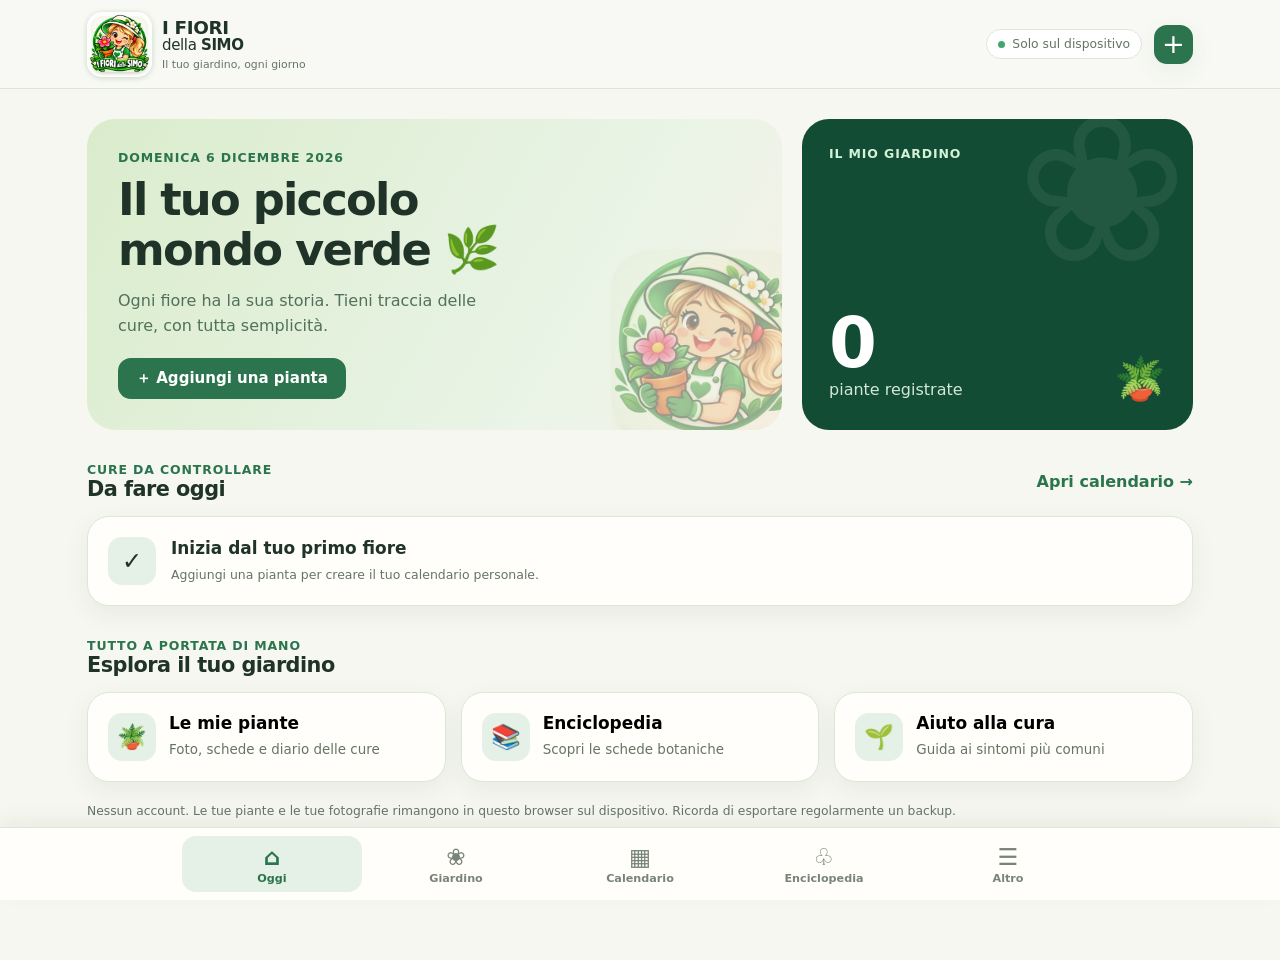
==== index.html @ 052c74fa "Add files via upload" ====
<!doctype html>
<html lang="it">
<head>
  <meta charset="utf-8">
  <meta name="viewport" content="width=device-width, initial-scale=1, viewport-fit=cover">
  <meta name="theme-color" content="#f6f7f0">
  <meta name="application-name" content="I FIORI della SIMO">
  <meta name="apple-mobile-web-app-capable" content="yes">
  <meta name="apple-mobile-web-app-status-bar-style" content="default">
  <meta name="apple-mobile-web-app-title" content="I FIORI della SIMO">
  <meta name="format-detection" content="telephone=no">
  <meta name="description" content="Il tuo giardino personale, gratuito e privato: piante, cure, diario e promemoria.">
  <link rel="manifest" href="./manifest.webmanifest">
  <link rel="icon" type="image/png" sizes="192x192" href="./icons/icon-192.png">
  <link rel="apple-touch-icon" href="./icons/apple-touch-icon.png">
  <link rel="stylesheet" href="./styles.css">
  <title>I FIORI della SIMO</title>
</head>
<body>
  <div id="app">
    <header class="app-header">
      <div class="app-header-inner">
        <button id="brandHome" type="button" class="brand-btn" aria-label="Vai alla schermata Oggi">
          <img src="./icons/icon-192.png" alt="Mascotte I FIORI della SIMO" class="brand-icon">
          <span class="brand-title"><strong>I FIORI</strong><span>della <strong>SIMO</strong></span><small>Il tuo giardino, ogni giorno</small></span>
        </button>
        <div class="header-actions"><span class="local-tag"><span class="local-dot"></span>Solo sul dispositivo</span><button class="add-icon-btn" data-action="new-plant" aria-label="Aggiungi una pianta" title="Aggiungi una pianta">+</button></div>
      </div>
    </header>

    <main class="main-content" id="main" tabindex="-1"><div class="loading-message">Caricamento del tuo giardino…</div></main>

    <nav class="bottom-nav" aria-label="Navigazione principale">
      <button data-view="oggi" class="nav-button active"><span class="nav-symbol">⌂</span><span>Oggi</span></button>
      <button data-view="giardino" class="nav-button"><span class="nav-symbol">❀</span><span>Giardino</span></button>
      <button data-view="calendario" class="nav-button"><span class="nav-symbol">▦</span><span>Calendario</span></button>
      <button data-view="enciclopedia" class="nav-button"><span class="nav-symbol">♧</span><span>Enciclopedia</span></button>
      <button data-view="altro" class="nav-button"><span class="nav-symbol">☰</span><span>Altro</span></button>
    </nav>
  </div>

  <dialog id="modal" class="sheet"><div id="modalContent"></div></dialog>
  <div id="toast" role="status" aria-live="polite" class="toast" hidden></div>
  <input id="restoreInput" type="file" accept="application/json,.json" hidden>
  <script src="./catalogo.js" defer></script>
  <script src="./app.js" defer></script>
</body>
</html>
---- styles.css ----
:root{--bg:#f6f7f0;--paper:#fffefa;--ink:#203328;--muted:#647565;--green:#2b744e;--green2:#368861;--deep:#124c34;--pale:#e5f0e6;--pink:#f7e5eb;--edge:#dde6da;--shadow:0 8px 26px rgba(34,72,46,.065)}
*{box-sizing:border-box}html{font-family:system-ui,-apple-system,BlinkMacSystemFont,'Segoe UI',sans-serif;scroll-behavior:smooth}body{background:var(--bg);color:var(--ink);margin:0}button,input,select,textarea{font:inherit}button{cursor:pointer}button:disabled{cursor:default;opacity:.5}button:focus-visible,input:focus-visible,select:focus-visible,textarea:focus-visible{outline:3px solid #76bc90;outline-offset:2px}h1,h2,h3,p{margin:0}h1{font-size:clamp(1.65rem,4.8vw,2.8rem);line-height:1.12;letter-spacing:-.04em}h2{font-size:1.3rem;letter-spacing:-.025em}h3{font-size:1.06rem}p{line-height:1.55}.muted{color:var(--muted)}.tiny{font-size:.78rem}.eyebrow{font-size:.78rem;color:var(--green);font-weight:800;letter-spacing:.07em;text-transform:uppercase}.app-header{position:sticky;top:0;background:rgba(248,249,244,.96);backdrop-filter:blur(15px);z-index:20;border-bottom:1px solid var(--edge)}.app-header-inner{max-width:1150px;margin:auto;height:77px;display:flex;justify-content:space-between;align-items:center;padding:0 22px;gap:15px}.brand-btn{border:0;background:transparent;display:flex;align-items:center;gap:10px;padding:0;text-align:left;color:var(--ink)}.brand-icon{width:54px;height:54px;border-radius:15px;object-fit:cover;box-shadow:0 1px 6px #cbd7c4}.brand-title{display:flex;flex-direction:column;font-size:1.05rem;line-height:1.08;letter-spacing:-.02em}.brand-title>span{font-size:.94rem}.brand-title small{font-size:.68rem;color:var(--muted);margin-top:5px;letter-spacing:0}.header-actions{display:flex;align-items:center;gap:12px}.local-tag{display:flex;align-items:center;gap:7px;border:1px solid var(--edge);border-radius:999px;padding:7px 11px;color:var(--muted);font-size:.77rem;background:#fff}.local-dot{width:7px;height:7px;border-radius:50%;background:#41a66f}.add-icon-btn{width:39px;height:39px;background:var(--green);color:#fff;border:0;border-radius:13px;font-size:1.7rem;line-height:1;box-shadow:var(--shadow)}.main-content{max-width:1150px;margin:0 auto;padding:30px 22px 120px;min-height:calc(100dvh - 160px)}.bottom-nav{position:fixed;z-index:19;bottom:0;left:0;right:0;padding:8px 6px calc(8px + env(safe-area-inset-bottom));display:flex;justify-content:center;gap:4px;background:rgba(255,254,250,.98);border-top:1px solid var(--edge);box-shadow:0 -8px 20px rgba(15,50,26,.05)}.nav-button{flex:1;max-width:180px;border:0;background:none;padding:7px 4px;color:#788479;border-radius:14px;font-size:.7rem;font-weight:700;display:flex;align-items:center;flex-direction:column;gap:2px}.nav-button.active{color:var(--green);background:var(--pale)}.nav-symbol{font-size:1.45rem;height:27px;line-height:27px}.hero{display:grid;grid-template-columns:1.28fr .72fr;gap:20px;align-items:stretch}.welcome{position:relative;overflow:hidden;min-height:230px;border-radius:28px;background:linear-gradient(120deg,#daeccc 0%,#eaf4e7 70%,#f8f1e7 100%);padding:31px;display:flex;align-items:center}.welcome .content{max-width:440px;z-index:1}.welcome h1{margin-top:10px;margin-bottom:14px}.welcome p{max-width:380px;color:#50715c}.hero-art{position:absolute;width:220px;height:220px;right:-36px;bottom:-25px;border-radius:35px;opacity:.42;mix-blend-mode:multiply}.stat-card{border-radius:27px;background:var(--deep);color:#fff;padding:27px;display:flex;justify-content:space-between;flex-direction:column;min-height:230px;overflow:hidden;position:relative}.stat-card::before{content:'❀';position:absolute;right:5px;top:-48px;font-size:205px;color:rgba(255,255,255,.07)}.stat-num{font-weight:850;font-size:4.3rem;line-height:1}.stat-desc{color:#d3e8d6}.stat-bottom{display:flex;justify-content:space-between;align-items:end;z-index:1}.section-head{display:flex;justify-content:space-between;align-items:center;gap:12px;margin:32px 0 15px}.section-head small{color:var(--muted)}.section-intro{margin:8px 0 22px;color:var(--muted);max-width:760px}.page-title{display:flex;align-items:center;justify-content:space-between;gap:14px;margin-bottom:8px}.btn{border:0;border-radius:13px;padding:11px 18px;font-weight:750;font-size:.94rem;display:inline-flex;gap:8px;justify-content:center;align-items:center;white-space:nowrap}.btn-primary{background:var(--green);color:#fff}.btn-primary:hover{background:#215e40}.btn-soft{background:var(--pale);color:var(--deep)}.btn-ghost{background:var(--paper);border:1px solid var(--edge);color:var(--ink)}.btn-danger{background:#fce9e6;color:#9e3d32}.btn-small{padding:8px 12px;border-radius:11px;font-size:.82rem}.btn-link{border:0;background:transparent;padding:7px 0;color:var(--green);font-weight:800}.cards-3{display:grid;grid-template-columns:repeat(3,minmax(0,1fr));gap:15px}.cards-2{display:grid;grid-template-columns:repeat(2,minmax(0,1fr));gap:14px}.panel{border:1px solid var(--edge);border-radius:22px;background:var(--paper);padding:20px;box-shadow:var(--shadow)}.panel h3{margin:0 0 7px}.feature-card{display:flex;align-items:flex-start;gap:13px}.feature-icon{display:grid;place-items:center;border-radius:14px;background:var(--pale);width:48px;height:48px;font-size:1.5rem;flex-shrink:0}.feature-card p{font-size:.84rem;color:var(--muted);margin-top:3px}.hint{font-size:.86rem;background:#edf4e9;color:#516f56;padding:13px 16px;border-radius:14px;line-height:1.45}.alert{background:#fdf1e2;color:#916324;padding:12px 15px;border-radius:14px;font-size:.86rem}.due-list{display:grid;gap:11px}.task{display:flex;align-items:center;gap:13px;padding:13px 15px;background:var(--paper);border:1px solid var(--edge);border-radius:16px;min-width:0}.task .task-image{width:48px;height:48px;border-radius:13px;background:var(--pale);object-fit:cover;display:grid;place-items:center;font-size:1.7rem;flex-shrink:0}.task-info{min-width:0;flex:1}.task-info strong{display:block;overflow:hidden;text-overflow:ellipsis;white-space:nowrap}.task-info span{font-size:.78rem;color:var(--muted)}.task .task-actions{display:flex;gap:7px;align-items:center}.pill{font-size:.72rem;font-weight:800;border-radius:999px;padding:5px 10px;background:var(--pale);color:var(--green)}.pill.orange{background:#fff0d8;color:#9f6525}.pill.pink{background:#fceaf1;color:#a2476c}.toolbar{display:flex;gap:10px;align-items:center;margin:18px 0 22px}.search-field{border:1px solid var(--edge);background:#fff;display:flex;align-items:center;gap:9px;border-radius:14px;padding:0 14px;min-width:0;flex:1}.search-field input{width:100%;min-width:0;border:0;background:none;outline:0;padding:14px 0;color:var(--ink)}.filter-select{background:#fff;border:1px solid var(--edge);border-radius:14px;padding:13px 11px;max-width:185px;min-width:0;color:var(--ink)}.plant-grid{display:grid;grid-template-columns:repeat(3,minmax(0,1fr));gap:17px}.plant-card{border:1px solid var(--edge);border-radius:22px;background:var(--paper);overflow:hidden;box-shadow:var(--shadow)}.plant-cover{height:170px;background:linear-gradient(130deg,#e4eddc,#f8e6ed);display:grid;place-items:center;position:relative}.plant-cover img{width:100%;height:100%;object-fit:cover}.plant-cover .emoji{font-size:4.2rem}.plant-cover .cover-label{position:absolute;bottom:10px;left:12px;display:inline-flex;border-radius:999px;background:#fffef5ee;padding:5px 9px;font-size:.74rem;color:#4a634e}.plant-content{padding:16px}.plant-content p{color:var(--muted);font-size:.82rem;margin:4px 0 12px;line-height:1.5}.plant-card-footer{display:flex;justify-content:space-between;align-items:center;gap:8px}.plant-subtitle{font-size:.76rem;color:var(--muted)}.empty{text-align:center;border:1px dashed #b8d5bb;border-radius:25px;padding:36px 25px;background:#f9fcf7}.empty-icon{font-size:3rem;margin-bottom:8px}.empty p{color:var(--muted);max-width:390px;margin:8px auto 16px}.ency-grid{display:grid;grid-template-columns:repeat(3,minmax(0,1fr));gap:13px}.ency-card{display:flex;flex-direction:column;gap:11px}.ency-head{display:flex;align-items:center;gap:13px}.ency-emoji{width:53px;height:53px;border-radius:14px;background:var(--pale);display:grid;place-items:center;font-size:1.65rem;flex-shrink:0}.ency-card h3{font-size:.98rem;margin:0 0 3px}.ency-card .latin{font-style:italic;font-size:.75rem;color:var(--muted)}.ency-card .description{font-size:.82rem;color:var(--muted);flex:1}.ency-meta{display:flex;gap:6px;flex-wrap:wrap}.ency-meta span{background:#eff3ea;border-radius:9px;padding:5px 7px;font-size:.73rem;color:#59685d}.ency-buttons{display:flex;gap:6px;flex-wrap:wrap}.schedule-days{display:grid;gap:15px}.day-group{background:var(--paper);border:1px solid var(--edge);border-radius:20px;padding:15px}.day-group h3{margin-bottom:12px}.day-group .due-list{gap:8px}.day-group .task{background:#f9fbf7;box-shadow:none}.info-grid{display:grid;grid-template-columns:repeat(2,1fr);gap:8px;margin:15px 0}.info-cell{padding:12px;border:1px solid var(--edge);border-radius:12px;background:#f8fbf7}.info-cell small{display:block;color:var(--muted);font-size:.72rem;margin-bottom:6px}.info-cell strong{font-size:.9rem}.timeline{border-left:2px solid #c9ddca;margin:14px 0 0 8px;padding-left:19px;display:grid;gap:15px}.timeline-item{position:relative;font-size:.88rem}.timeline-item::before{content:'';width:10px;height:10px;border-radius:50%;background:#55a16e;position:absolute;left:-25px;top:4px}.timeline-item time{font-size:.75rem;color:var(--muted);display:block}.sheet{margin:auto;border:0;border-radius:24px;width:min(600px,calc(100vw - 20px));max-height:min(88dvh,840px);padding:0;background:var(--paper);box-shadow:0 24px 80px #1223185e;color:var(--ink)}.sheet::backdrop{background:rgba(13,37,24,.48);backdrop-filter:blur(2px)}.sheet-head{display:flex;justify-content:space-between;align-items:center;gap:12px;padding:23px 23px 14px;border-bottom:1px solid var(--edge);position:sticky;top:0;background:var(--paper);z-index:2}.sheet-head h2{font-size:1.23rem}.close-btn{width:36px;height:36px;display:grid;place-items:center;border:0;border-radius:12px;background:var(--pale);font-size:1.35rem;color:var(--deep)}.sheet-body{padding:20px 23px 26px;overflow-y:auto}.form-grid{display:grid;grid-template-columns:1fr 1fr;gap:14px}.form-field{display:flex;flex-direction:column;gap:6px}.form-field.full{grid-column:1 / -1}.form-field label{font-weight:750;font-size:.84rem}.form-field input,.form-field select,.form-field textarea{background:#fff;border:1px solid #ccdbc9;border-radius:11px;padding:11px 12px;min-height:45px;color:var(--ink);width:100%}.form-field textarea{min-height:85px;resize:vertical}.form-actions{display:flex;gap:9px;margin-top:18px;justify-content:flex-end;flex-wrap:wrap}.form-help{font-size:.75rem;color:var(--muted);line-height:1.4}.image-preview{width:100%;max-height:190px;object-fit:contain;background:#edf3e9;border-radius:12px;display:block;margin-top:8px}.plant-profile-head{display:flex;align-items:center;gap:14px}.profile-avatar{width:76px;height:76px;object-fit:cover;border-radius:18px;background:var(--pale);display:grid;place-items:center;font-size:2.6rem;flex-shrink:0}.profile-actions{display:flex;gap:8px;flex-wrap:wrap;margin:16px 0}.subheading{margin:24px 0 12px}.settings-list{display:grid;gap:13px;max-width:760px}.setting-block{display:flex;align-items:start;justify-content:space-between;gap:14px}.setting-block p{color:var(--muted);font-size:.87rem;margin-top:3px}.diag-choice{display:grid;gap:12px;margin-bottom:15px}.diag-results{display:grid;gap:10px}.diag-results .panel{box-shadow:none}.toast{position:fixed;left:50%;transform:translateX(-50%);bottom:calc(92px + env(safe-area-inset-bottom));background:#193b2c;color:white;padding:12px 19px;border-radius:15px;z-index:90;box-shadow:0 6px 30px #14281e70;font-size:.9rem;max-width:min(500px,90vw);text-align:center}.loading-message{padding:35px;text-align:center;color:var(--muted)}.footer-note{padding:20px 0;color:var(--muted);font-size:.77rem;line-height:1.5}
@media(max-width:800px){.hero{grid-template-columns:1fr}.stat-card{min-height:140px}.cards-3,.plant-grid,.ency-grid{grid-template-columns:repeat(2,minmax(0,1fr))}.stat-num{font-size:3rem}.stat-card{gap:12px}.main-content{padding:24px 16px 110px}}
@media(max-width:540px){.app-header-inner{height:69px;padding:0 14px}.brand-icon{height:50px;width:50px}.brand-title{font-size:.98rem}.brand-title small{font-size:.6rem}.local-tag{display:none}.main-content{padding:18px 13px 105px}.hero{gap:12px}.welcome{padding:23px;min-height:222px}.welcome .content{max-width:77%}.welcome h1{font-size:1.85rem}.welcome p{font-size:.84rem}.hero-art{width:176px;height:176px;right:-45px;bottom:-18px;opacity:.38}.stat-card{padding:19px;min-height:124px}.stat-bottom .stat-num{font-size:3rem}.section-head{margin-top:25px}.cards-3,.cards-2,.plant-grid,.ency-grid{grid-template-columns:1fr}.toolbar{gap:7px}.filter-select{max-width:125px;font-size:.81rem}.panel{padding:16px;border-radius:18px}.plant-card{display:grid;grid-template-columns:120px 1fr;min-height:164px}.plant-cover{height:100%;min-height:164px}.plant-cover .emoji{font-size:3rem}.plant-cover .cover-label{display:none}.plant-content{padding:13px;min-width:0}.plant-content p{margin-bottom:7px}.task{flex-wrap:wrap}.task .task-actions{margin-left:auto}.form-grid{grid-template-columns:1fr}.form-field.full{grid-column:auto}.sheet{width:100%;max-height:93dvh;margin:auto 0 0;border-radius:24px 24px 0 0}.sheet-head{padding:19px 17px 13px}.sheet-body{padding:17px 17px 25px}.setting-block{flex-direction:column}.setting-block .btn{align-self:flex-start}.form-actions .btn{flex:1}.info-grid{grid-template-columns:1fr 1fr}.nav-button{font-size:.62rem;gap:2px}.nav-symbol{font-size:1.3rem}.bottom-nav{padding:6px 3px calc(5px + env(safe-area-inset-bottom))}}
@media(prefers-reduced-motion:reduce){html{scroll-behavior:auto}}
/* Logo leggermente più grande rispetto all'app dieta */
@media(min-width:541px){.app-header-inner{height:88px}.brand-icon{width:65px;height:65px}.brand-title{font-size:1.15rem}}
@media(max-width:540px){.app-header-inner{height:80px}.brand-icon{width:64px;height:64px}.brand-title{font-size:1.08rem}}
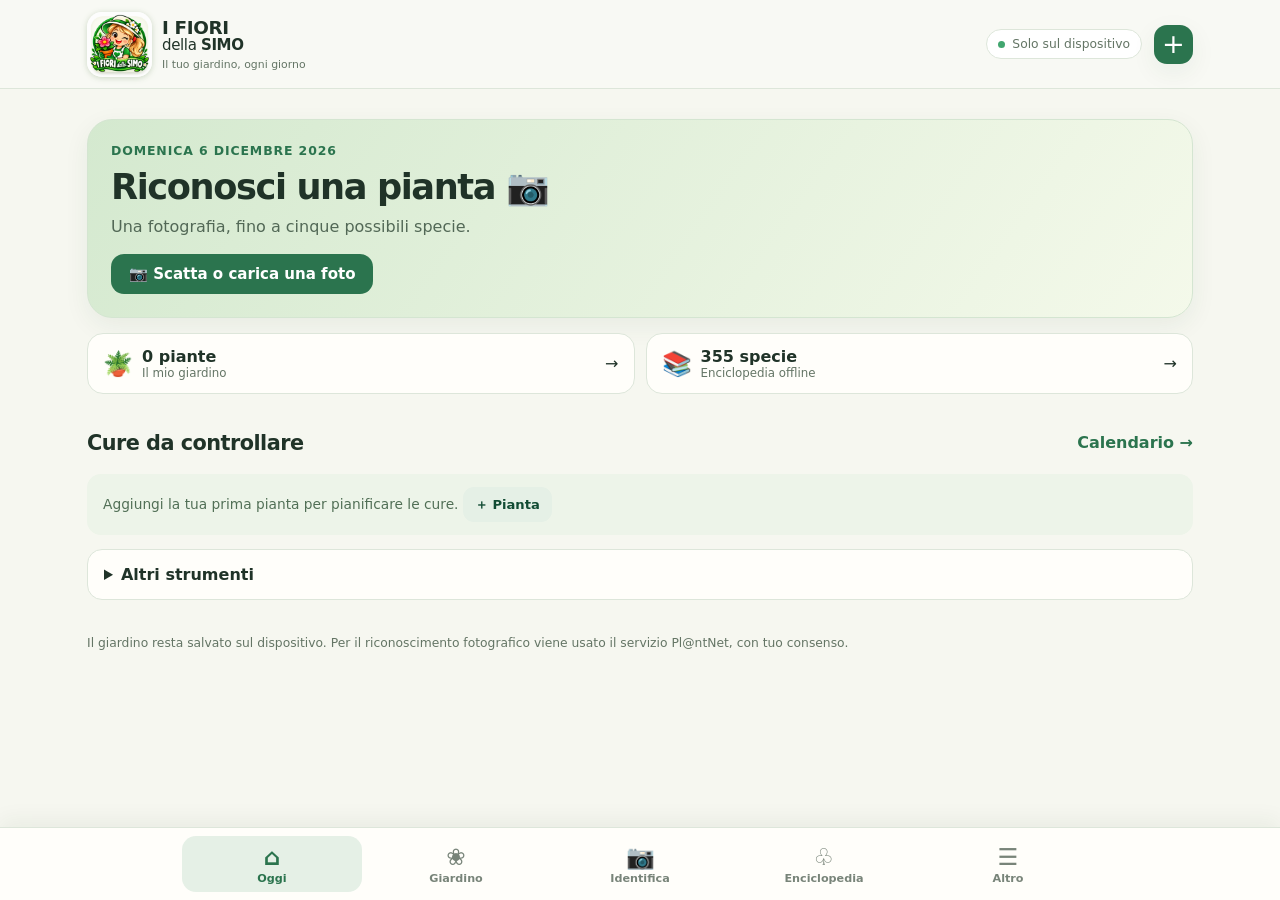
==== commit 91725861: "v0.2.0: encyclopaedia 355 species, photo identification via PlantNet, compact mobile UI" ====
--- a/index.html
+++ b/index.html
@@ -33,7 +33,7 @@
     <nav class="bottom-nav" aria-label="Navigazione principale">
       <button data-view="oggi" class="nav-button active"><span class="nav-symbol">⌂</span><span>Oggi</span></button>
       <button data-view="giardino" class="nav-button"><span class="nav-symbol">❀</span><span>Giardino</span></button>
-      <button data-view="calendario" class="nav-button"><span class="nav-symbol">▦</span><span>Calendario</span></button>
+      <button data-view="identifica" class="nav-button"><span class="nav-symbol">📷</span><span>Identifica</span></button>
       <button data-view="enciclopedia" class="nav-button"><span class="nav-symbol">♧</span><span>Enciclopedia</span></button>
       <button data-view="altro" class="nav-button"><span class="nav-symbol">☰</span><span>Altro</span></button>
     </nav>
@@ -43,6 +43,8 @@
   <div id="toast" role="status" aria-live="polite" class="toast" hidden></div>
   <input id="restoreInput" type="file" accept="application/json,.json" hidden>
   <script src="./catalogo.js" defer></script>
+  <script src="./catalogo-extra.js" defer></script>
+  <script src="./identifica.js" defer></script>
   <script src="./app.js" defer></script>
 </body>
 </html>
--- a/styles.css
+++ b/styles.css
@@ -6,3 +6,12 @@
 /* Logo leggermente più grande rispetto all'app dieta */
 @media(min-width:541px){.app-header-inner{height:88px}.brand-icon{width:65px;height:65px}.brand-title{font-size:1.15rem}}
 @media(max-width:540px){.app-header-inner{height:80px}.brand-icon{width:64px;height:64px}.brand-title{font-size:1.08rem}}
+
+/* 0.2.0 — Home essenziale, scansione in primo piano, enciclopedia paginata */
+.quick-scan{padding:23px;border-radius:25px;background:linear-gradient(125deg,#d4e9cf,#f4f9ea);border:1px solid #d4e5d1;display:grid;gap:9px;box-shadow:var(--shadow)}
+.quick-scan h1{font-size:clamp(1.5rem,4.5vw,2.2rem);margin:0}.quick-scan p{color:#526856;margin:0 0 5px}.scan-hero-button{justify-self:start}
+.quick-stats{display:grid;grid-template-columns:repeat(2,minmax(0,1fr));gap:11px;margin:15px 0}.quick-stat{display:flex;text-align:left;align-items:center;gap:9px;background:var(--paper);border:1px solid var(--edge);border-radius:16px;padding:13px 15px;color:var(--ink)}.quick-stat>span{font-size:1.5rem}.quick-stat>div{flex:1;min-width:0}.quick-stat strong{display:block}.quick-stat small{display:block;color:var(--muted);font-size:.74rem}
+.home-more{margin:14px 0;border:1px solid var(--edge);border-radius:15px;background:var(--paper);padding:15px 16px;color:var(--ink)}.home-more summary{font-weight:700;cursor:pointer}.home-more p{margin-top:12px;color:var(--muted);line-height:1.55;font-size:.88rem}.home-more-inner{padding:14px 0 3px;display:flex;gap:9px;flex-wrap:wrap}
+.ency-card{gap:8px}.ency-card .description{line-height:1.3}.ency-card .ency-head{min-width:0}.ency-card .ency-head>div:last-child{min-width:0}.ency-card .latin{overflow-wrap:anywhere}.load-more{display:block;margin:18px auto 8px}.online-catalog{margin:24px 0 10px;padding:15px 0;border-top:1px solid var(--edge)}.online-catalog h2{margin:0}.online-catalog>p{margin:10px 0 14px}.world-results{display:grid;gap:9px;margin-top:15px}.world-card{display:grid;grid-template-columns:76px minmax(0,1fr);gap:12px;background:var(--paper);border:1px solid var(--edge);border-radius:15px;padding:12px}.world-card>img,.world-card>span{width:76px;height:76px;object-fit:cover;border-radius:11px;background:var(--pale)}.world-card>span{display:grid;place-items:center;font-size:2.1rem}.world-card strong,.world-card small{display:block}.world-card small{color:var(--muted);line-height:1.35;overflow-wrap:anywhere}.world-buttons{display:flex;gap:6px;flex-wrap:wrap;margin-top:10px}.world-buttons>a{text-decoration:none}
+.scan-page{display:grid;gap:15px;max-width:800px;margin:auto}.scan-page h1{font-size:1.85rem;margin:0}.scan-page p{line-height:1.5}.scan-page .muted{color:var(--muted)}.scan-actions{display:flex;gap:9px;flex-wrap:wrap}.scan-placeholder,.scan-preview{min-height:200px;border:2px dashed #bfd4be;border-radius:20px;background:#edf5e9;display:grid;place-items:center;overflow:hidden}.scan-placeholder{font-size:2.4rem;gap:0;align-content:center}.scan-placeholder span{font-size:.88rem;color:var(--muted)}.scan-preview img{width:100%;max-height:340px;object-fit:contain}.scan-organ{display:flex;justify-content:space-between;gap:10px;align-items:center}.scan-organ select{border:1px solid var(--edge);border-radius:10px;padding:10px;max-width:220px;min-width:0}.scan-config,.scan-guide{border:1px solid var(--edge);border-radius:16px;background:var(--paper);padding:14px}.scan-config summary,.scan-guide summary{font-weight:750;cursor:pointer}.scan-config ol{line-height:1.65;padding-left:24px}.scan-config label{display:block;font-weight:700;margin:10px 0 7px}.scan-key{display:flex;gap:8px}.scan-key input{min-width:0;flex:1;border:1px solid var(--edge);border-radius:11px;padding:10px}.scan-go{width:100%;font-size:1.06rem}.scan-go:disabled{opacity:.55}.scan-results{margin-top:9px;display:grid;gap:10px}.scan-results h2{font-size:1.23rem;margin:0}.scan-result{border:1px solid var(--edge);border-radius:15px;background:var(--paper);padding:15px}.scan-result-row{display:flex;gap:12px;align-items:center;margin-bottom:12px}.scan-rank{border-radius:50%;background:var(--pale);font-weight:800;color:var(--green);width:32px;height:32px;display:grid;place-items:center}.scan-result-row>div{min-width:0;flex:1}.scan-result-row strong{display:block;overflow-wrap:anywhere}.scan-score{font-size:.85rem;color:var(--green);font-weight:700}.scan-result .latin{font-size:.8rem;font-style:italic;color:var(--muted)}
+@media(max-width:540px){.quick-scan{padding:19px}.quick-stats{gap:8px}.quick-stat{padding:11px;gap:7px}.quick-stat strong{font-size:.9rem}.scan-page{gap:12px}.scan-page .scan-actions .btn{flex:1}.scan-key{flex-wrap:wrap}.scan-organ{align-items:start;flex-direction:column}.main-content{padding-top:15px}.ency-card{padding:13px}.ency-card .ency-meta{gap:4px}.ency-card .ency-meta span{font-size:.69rem}.ency-card .ency-emoji{height:43px;width:43px;font-size:1.4rem}}
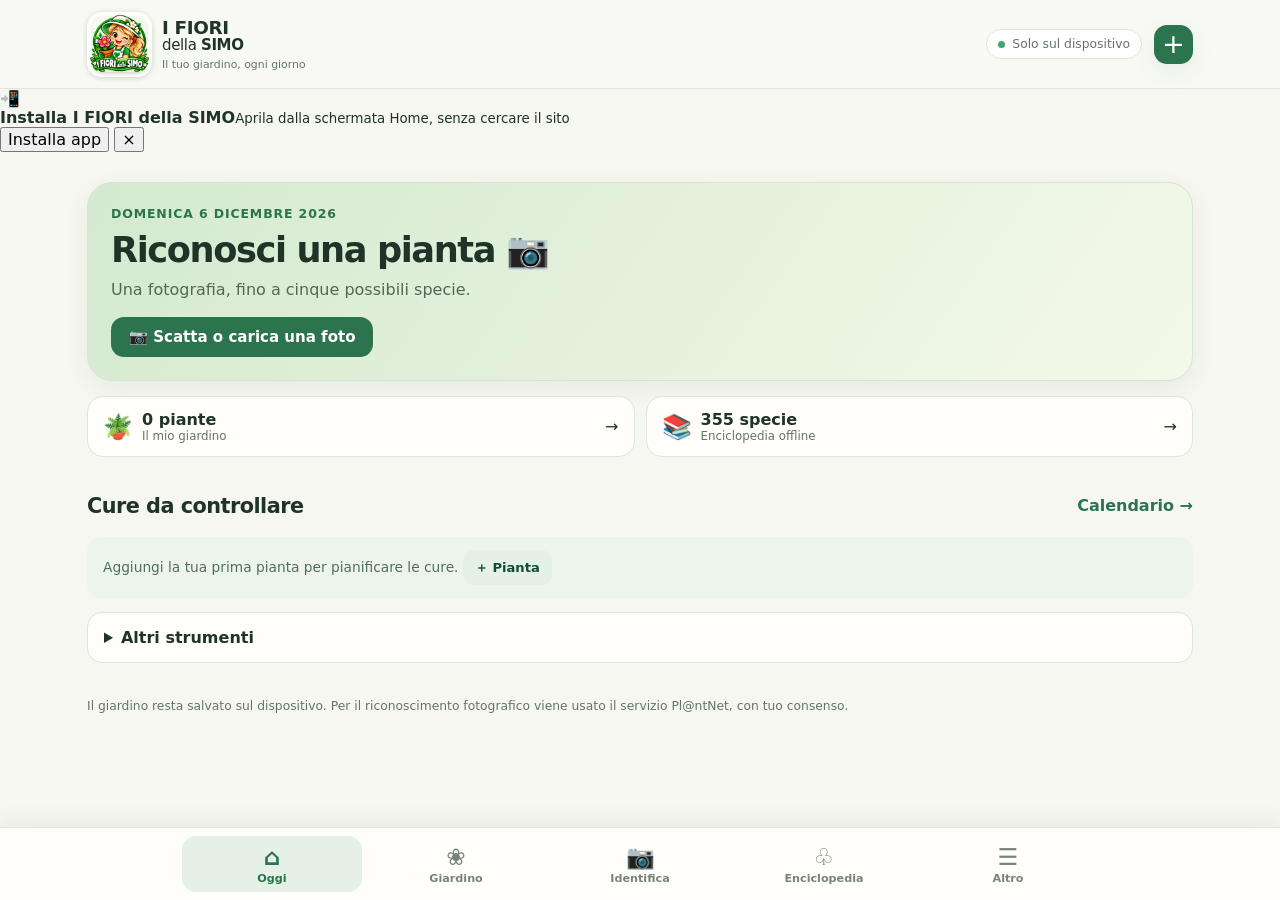
==== commit 8fe16a71: "Show contextual PWA installation banner and device help" ====
--- a/index.html
+++ b/index.html
@@ -28,6 +28,17 @@
       </div>
     </header>
 
+    <section class="pwa-install-banner" id="pwaInstallBanner" hidden aria-label="Installazione dell'app">
+      <div class="pwa-install-copy">
+        <span class="pwa-install-symbol" aria-hidden="true">📲</span>
+        <div><strong>Installa I FIORI della SIMO</strong><small>Aprila dalla schermata Home, senza cercare il sito</small></div>
+      </div>
+      <div class="pwa-install-actions">
+        <button type="button" id="pwaInstallButton" class="pwa-install-button">Installa app</button>
+        <button type="button" id="pwaInstallDismiss" class="pwa-install-dismiss" aria-label="Nascondi il suggerimento di installazione" title="Nascondi">×</button>
+      </div>
+    </section>
+
     <main class="main-content" id="main" tabindex="-1"><div class="loading-message">Caricamento del tuo giardino…</div></main>
 
     <nav class="bottom-nav" aria-label="Navigazione principale">
@@ -39,6 +50,13 @@
     </nav>
   </div>
 
+  <dialog id="pwaInstallDialog" class="pwa-install-dialog" aria-label="Come installare l’applicazione">
+    <div class="pwa-install-dialog-inner">
+      <h2>Installa I FIORI della SIMO</h2>
+      <div id="pwaInstallHelpContent"></div>
+      <button type="button" id="pwaInstallHelpClose" class="pwa-install-button">Ho capito</button>
+    </div>
+  </dialog>
   <dialog id="modal" class="sheet"><div id="modalContent"></div></dialog>
   <div id="toast" role="status" aria-live="polite" class="toast" hidden></div>
   <input id="restoreInput" type="file" accept="application/json,.json" hidden>
@@ -46,5 +64,6 @@
   <script src="./catalogo-extra.js" defer></script>
   <script src="./identifica.js" defer></script>
   <script src="./app.js" defer></script>
+  <script src="./install.js" defer></script>
 </body>
 </html>
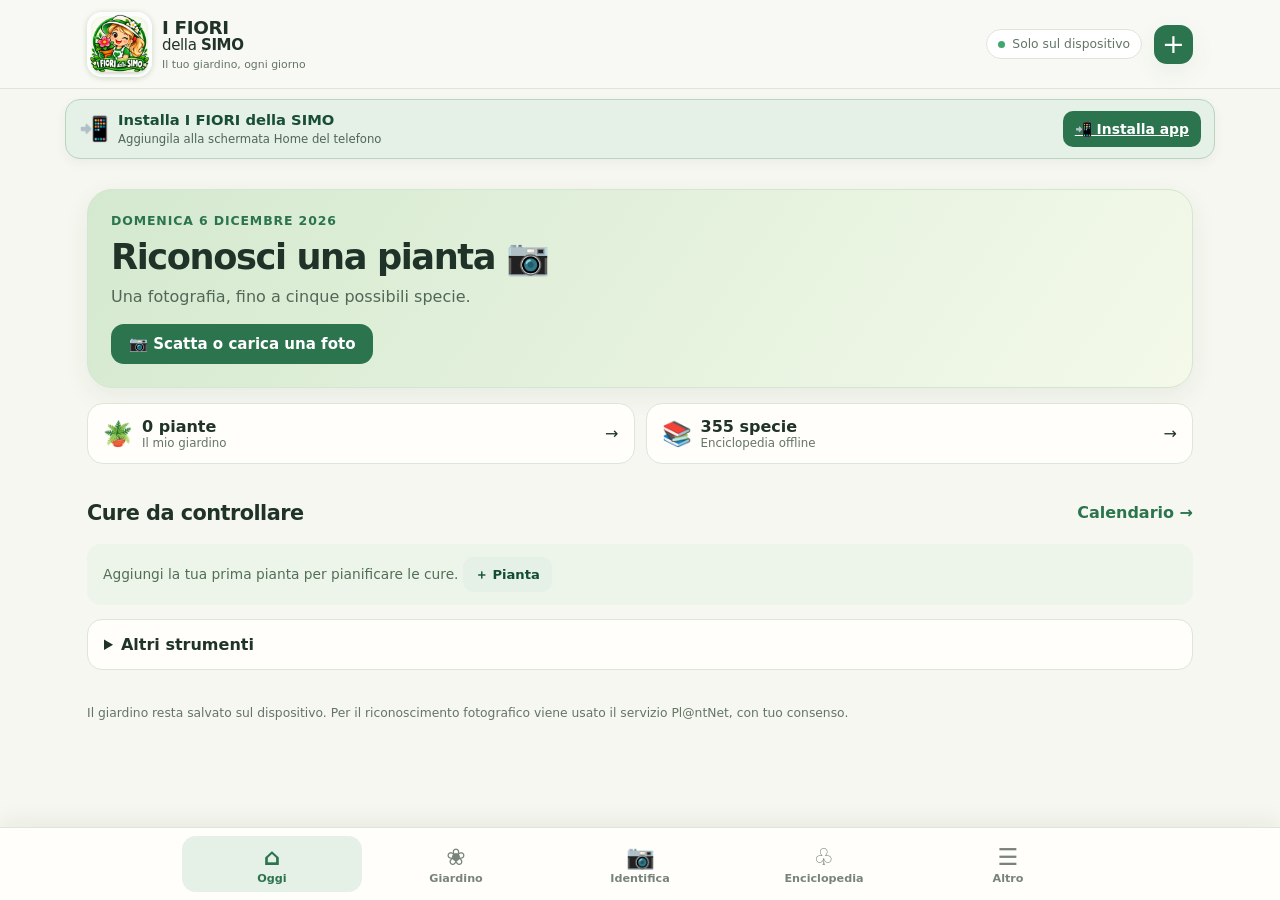
==== commit e6eb6914: "Keep PWA install button visible and give it a working fallback link" ====
--- a/index.html
+++ b/index.html
@@ -28,14 +28,13 @@
       </div>
     </header>
 
-    <section class="pwa-install-banner" id="pwaInstallBanner" hidden aria-label="Installazione dell'app">
+    <section class="pwa-install-banner" id="pwaInstallBanner" aria-label="Installazione dell'app">
       <div class="pwa-install-copy">
         <span class="pwa-install-symbol" aria-hidden="true">📲</span>
-        <div><strong>Installa I FIORI della SIMO</strong><small>Aprila dalla schermata Home, senza cercare il sito</small></div>
+        <div><strong>Installa I FIORI della SIMO</strong><small>Aggiungila alla schermata Home del telefono</small></div>
       </div>
       <div class="pwa-install-actions">
-        <button type="button" id="pwaInstallButton" class="pwa-install-button">Installa app</button>
-        <button type="button" id="pwaInstallDismiss" class="pwa-install-dismiss" aria-label="Nascondi il suggerimento di installazione" title="Nascondi">×</button>
+        <a id="pwaInstallButton" class="pwa-install-button" href="./installa.html">📲 Installa app</a>
       </div>
     </section>
 
--- a/styles.css
+++ b/styles.css
@@ -15,3 +15,26 @@
 .ency-card{gap:8px}.ency-card .description{line-height:1.3}.ency-card .ency-head{min-width:0}.ency-card .ency-head>div:last-child{min-width:0}.ency-card .latin{overflow-wrap:anywhere}.load-more{display:block;margin:18px auto 8px}.online-catalog{margin:24px 0 10px;padding:15px 0;border-top:1px solid var(--edge)}.online-catalog h2{margin:0}.online-catalog>p{margin:10px 0 14px}.world-results{display:grid;gap:9px;margin-top:15px}.world-card{display:grid;grid-template-columns:76px minmax(0,1fr);gap:12px;background:var(--paper);border:1px solid var(--edge);border-radius:15px;padding:12px}.world-card>img,.world-card>span{width:76px;height:76px;object-fit:cover;border-radius:11px;background:var(--pale)}.world-card>span{display:grid;place-items:center;font-size:2.1rem}.world-card strong,.world-card small{display:block}.world-card small{color:var(--muted);line-height:1.35;overflow-wrap:anywhere}.world-buttons{display:flex;gap:6px;flex-wrap:wrap;margin-top:10px}.world-buttons>a{text-decoration:none}
 .scan-page{display:grid;gap:15px;max-width:800px;margin:auto}.scan-page h1{font-size:1.85rem;margin:0}.scan-page p{line-height:1.5}.scan-page .muted{color:var(--muted)}.scan-actions{display:flex;gap:9px;flex-wrap:wrap}.scan-placeholder,.scan-preview{min-height:200px;border:2px dashed #bfd4be;border-radius:20px;background:#edf5e9;display:grid;place-items:center;overflow:hidden}.scan-placeholder{font-size:2.4rem;gap:0;align-content:center}.scan-placeholder span{font-size:.88rem;color:var(--muted)}.scan-preview img{width:100%;max-height:340px;object-fit:contain}.scan-organ{display:flex;justify-content:space-between;gap:10px;align-items:center}.scan-organ select{border:1px solid var(--edge);border-radius:10px;padding:10px;max-width:220px;min-width:0}.scan-config,.scan-guide{border:1px solid var(--edge);border-radius:16px;background:var(--paper);padding:14px}.scan-config summary,.scan-guide summary{font-weight:750;cursor:pointer}.scan-config ol{line-height:1.65;padding-left:24px}.scan-config label{display:block;font-weight:700;margin:10px 0 7px}.scan-key{display:flex;gap:8px}.scan-key input{min-width:0;flex:1;border:1px solid var(--edge);border-radius:11px;padding:10px}.scan-go{width:100%;font-size:1.06rem}.scan-go:disabled{opacity:.55}.scan-results{margin-top:9px;display:grid;gap:10px}.scan-results h2{font-size:1.23rem;margin:0}.scan-result{border:1px solid var(--edge);border-radius:15px;background:var(--paper);padding:15px}.scan-result-row{display:flex;gap:12px;align-items:center;margin-bottom:12px}.scan-rank{border-radius:50%;background:var(--pale);font-weight:800;color:var(--green);width:32px;height:32px;display:grid;place-items:center}.scan-result-row>div{min-width:0;flex:1}.scan-result-row strong{display:block;overflow-wrap:anywhere}.scan-score{font-size:.85rem;color:var(--green);font-weight:700}.scan-result .latin{font-size:.8rem;font-style:italic;color:var(--muted)}
 @media(max-width:540px){.quick-scan{padding:19px}.quick-stats{gap:8px}.quick-stat{padding:11px;gap:7px}.quick-stat strong{font-size:.9rem}.scan-page{gap:12px}.scan-page .scan-actions .btn{flex:1}.scan-key{flex-wrap:wrap}.scan-organ{align-items:start;flex-direction:column}.main-content{padding-top:15px}.ency-card{padding:13px}.ency-card .ency-meta{gap:4px}.ency-card .ency-meta span{font-size:.69rem}.ency-card .ency-emoji{height:43px;width:43px;font-size:1.4rem}}
+
+
+/* v0.2.1 – banner d'installazione PWA, nascosto in modalità app */
+#pwaInstallBanner[hidden]{display:none!important}
+.pwa-install-banner{max-width:1150px;width:calc(100% - 36px);margin:10px auto 0;padding:11px 13px;display:flex;align-items:center;justify-content:space-between;gap:12px;background:#e5f0e6;border:1px solid #b7d5bf;border-radius:15px;box-shadow:0 4px 12px rgba(30,79,47,.055)}
+.pwa-install-copy{min-width:0;display:flex;align-items:center;gap:9px}
+.pwa-install-symbol{font-size:1.5rem;flex:none}
+.pwa-install-copy strong{font-size:.92rem;display:block;line-height:1.2;color:#174e34}
+.pwa-install-copy small{font-size:.73rem;display:block;line-height:1.3;color:#4e6758;margin-top:3px}
+.pwa-install-actions{display:flex;gap:5px;align-items:center;flex:none}
+.pwa-install-button{background:#2b744e;color:white;border:0;border-radius:10px;padding:10px 12px;font-size:.87rem;font-weight:750;white-space:nowrap}
+.pwa-install-button:hover{background:#225e3f}
+.pwa-install-dismiss{border:0;background:transparent;color:#446452;font-size:1.6rem;line-height:1;min-width:30px;min-height:37px;border-radius:8px}
+.pwa-install-dismiss:hover{background:#d4e8d7}
+.pwa-install-dialog{position:fixed;max-width:min(480px,calc(100vw - 26px));max-height:min(84vh,780px);overflow:auto;margin:auto;border:1px solid #d3e0d2;border-radius:18px;padding:0;box-shadow:0 18px 80px #123f2b40;color:#203328;background:#fffefa}
+.pwa-install-dialog::backdrop{background:rgba(13,36,25,.48)}
+.pwa-install-dialog-inner{padding:23px}
+.pwa-install-dialog h2{margin:0 0 14px}
+.pwa-install-dialog p{margin:10px 0}
+.pwa-install-dialog ol{padding-left:23px;line-height:1.6}
+.pwa-install-dialog li{margin-bottom:9px}
+.pwa-install-dialog-inner>.pwa-install-button{margin-top:12px;width:100%}
+@media(max-width:540px){.pwa-install-banner{width:calc(100% - 24px);margin-top:8px;padding:9px 8px;gap:6px}.pwa-install-copy{gap:6px}.pwa-install-copy strong{font-size:.78rem}.pwa-install-copy small{font-size:.67rem}.pwa-install-symbol{font-size:1.23rem}.pwa-install-button{font-size:.76rem;padding:9px 8px}.pwa-install-dismiss{min-width:25px;font-size:1.35rem}}
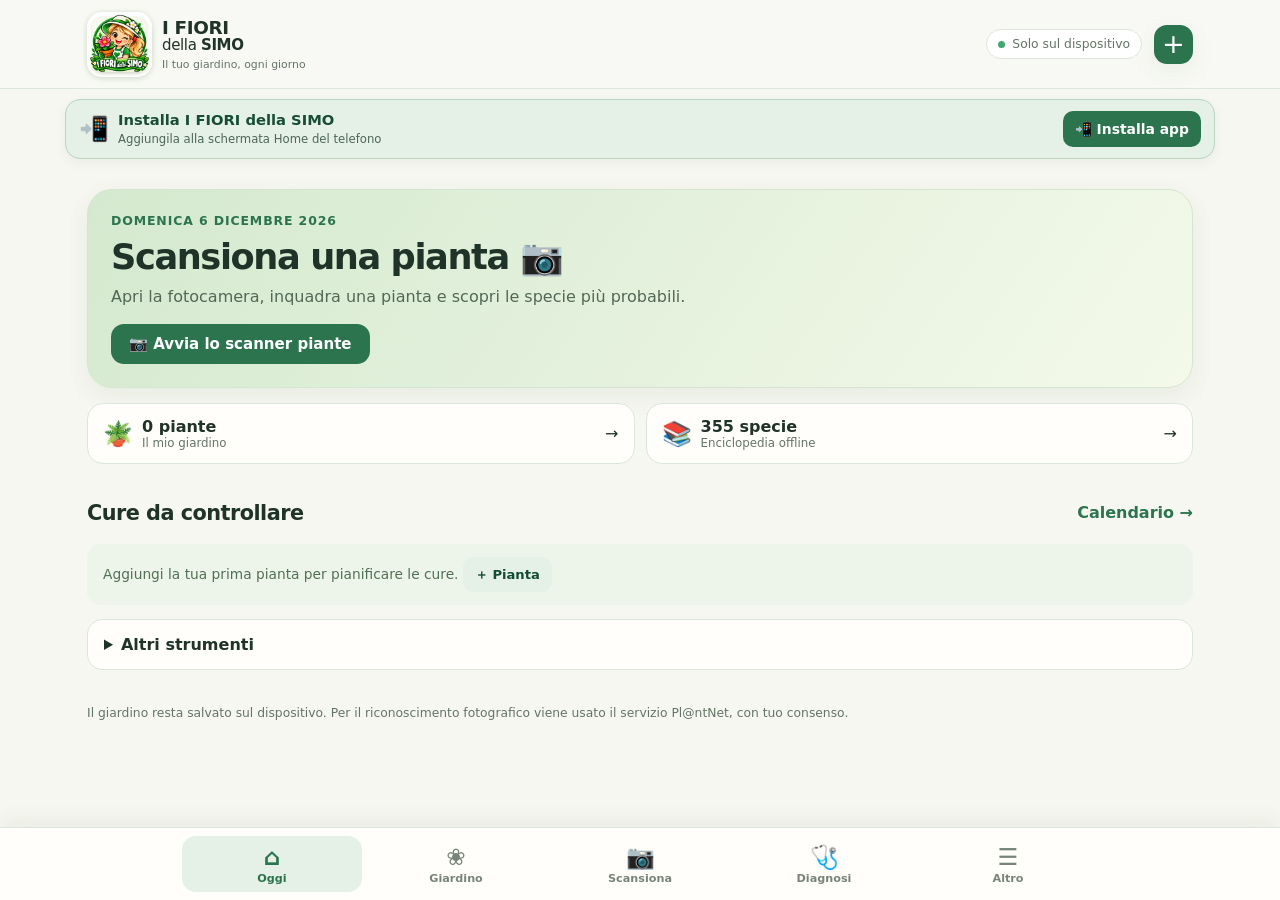
==== commit 4f80777f: "Move photo diagnosis into primary navigation and load plant care modules" ====
--- a/index.html
+++ b/index.html
@@ -43,8 +43,8 @@
     <nav class="bottom-nav" aria-label="Navigazione principale">
       <button data-view="oggi" class="nav-button active"><span class="nav-symbol">⌂</span><span>Oggi</span></button>
       <button data-view="giardino" class="nav-button"><span class="nav-symbol">❀</span><span>Giardino</span></button>
-      <button data-view="identifica" class="nav-button"><span class="nav-symbol">📷</span><span>Identifica</span></button>
-      <button data-view="enciclopedia" class="nav-button"><span class="nav-symbol">♧</span><span>Enciclopedia</span></button>
+      <button data-view="identifica" class="nav-button"><span class="nav-symbol">📷</span><span>Scansiona</span></button>
+      <button data-view="diagnosi" class="nav-button"><span class="nav-symbol">🩺</span><span>Diagnosi</span></button>
       <button data-view="altro" class="nav-button"><span class="nav-symbol">☰</span><span>Altro</span></button>
     </nav>
   </div>
@@ -62,6 +62,8 @@
   <script src="./catalogo.js" defer></script>
   <script src="./catalogo-extra.js" defer></script>
   <script src="./identifica.js" defer></script>
+  <script src="./cure.js" defer></script>
+  <script src="./diagnosi-foto.js" defer></script>
   <script src="./app.js" defer></script>
   <script src="./install.js" defer></script>
 </body>
--- a/styles.css
+++ b/styles.css
@@ -38,3 +38,52 @@
 .pwa-install-dialog li{margin-bottom:9px}
 .pwa-install-dialog-inner>.pwa-install-button{margin-top:12px;width:100%}
 @media(max-width:540px){.pwa-install-banner{width:calc(100% - 24px);margin-top:8px;padding:9px 8px;gap:6px}.pwa-install-copy{gap:6px}.pwa-install-copy strong{font-size:.78rem}.pwa-install-copy small{font-size:.67rem}.pwa-install-symbol{font-size:1.23rem}.pwa-install-button{font-size:.76rem;padding:9px 8px}.pwa-install-dismiss{min-width:25px;font-size:1.35rem}}
+
+
+/* v0.2.2: installazione sempre visibile nel browser, nascosta da CSS nella PWA */
+.pwa-install-banner{position:sticky;top:88px;z-index:19}
+.pwa-install-button{display:inline-flex;align-items:center;justify-content:center;text-decoration:none}
+@media(max-width:540px){.pwa-install-banner{top:80px}}
+@media(display-mode:standalone){#pwaInstallBanner{display:none!important}}
+
+
+/* v0.3.0 – camera scanner botanico */
+.scan-page{max-width:740px}
+.scan-page>h1{font-size:clamp(1.7rem,5vw,2.35rem)}
+.scan-page>.muted{margin-bottom:3px}
+.plant-scanner-start{border:1px solid var(--edge);border-radius:22px;background:linear-gradient(145deg,#eef6ed,#fdfefa);padding:12px;display:grid;gap:13px}
+.plant-scanner-start-graphic{position:relative;isolation:isolate;min-height:240px;background:radial-gradient(circle at center,#d6ebd7,#ecf4e9 70%);display:grid;place-items:center;border-radius:16px;overflow:hidden}
+.plant-scanner-start-graphic>span{font-size:5.4rem;filter:drop-shadow(0 12px 12px #3b775533)}
+.plant-scanner-start-frame{position:absolute;inset:10% 18%;border:2px solid #67a77d;border-radius:24px;pointer-events:none;opacity:.8}
+.plant-scanner-start-frame:before,.plant-scanner-start-frame:after{content:"";position:absolute;width:33px;height:33px;border-color:#24734a;border-style:solid}
+.plant-scanner-start-frame:before{top:-2px;left:-2px;border-width:4px 0 0 4px;border-radius:18px 0 0 0}
+.plant-scanner-start-frame:after{right:-2px;bottom:-2px;border-width:0 4px 4px 0;border-radius:0 0 18px 0}
+.plant-scanner-start .scan-actions{justify-content:center;margin:0;gap:8px}
+.plant-scanner-start .scan-actions button{flex:1 1 170px;min-height:45px}
+.plant-scanner-live{position:relative;height:min(62vh,510px);min-height:290px;background:#102d21;border-radius:22px;overflow:hidden;isolation:isolate;box-shadow:0 12px 30px #122d1f18}
+.plant-scanner-live video{display:block;width:100%;height:100%;object-fit:cover;background:#153321}
+.plant-scanner-frame{position:absolute;inset:13% 12%;pointer-events:none;border:1px solid #ffffff70;border-radius:25px;box-shadow:0 0 0 900px rgba(0,0,0,.08)}
+.plant-scanner-frame:before,.plant-scanner-frame:after{content:"";position:absolute;width:42px;height:42px;border-color:#b2edc6;border-style:solid}
+.plant-scanner-frame:before{top:-2px;left:-2px;border-width:5px 0 0 5px;border-radius:22px 0 0 0}
+.plant-scanner-frame:after{bottom:-2px;right:-2px;border-width:0 5px 5px 0;border-radius:0 0 22px 0}
+.plant-scanner-live-tag{position:absolute;top:14px;left:14px;color:#fff;background:#0c291baa;backdrop-filter:blur(7px);border:1px solid #ffffff36;padding:7px 11px;border-radius:999px;font-size:.72rem;font-weight:850;letter-spacing:.04em}
+.plant-scanner-tip{position:absolute;bottom:16px;left:16px;right:16px;padding:10px;background:#0c291bbb;border:1px solid #ffffff40;color:white;text-align:center;border-radius:12px;font-size:.89rem;font-weight:750}
+.scan-camera-status{background:#e5f0e6;border:1px solid #bfd7c3;border-radius:14px;padding:12px 14px;font-size:.9rem;font-weight:650;color:#235d3e}
+.scan-page .scan-go{min-height:49px}
+.scan-page .scan-actions .btn{min-height:44px}
+.scan-progress{display:flex;align-items:center;gap:13px;border:1px solid #b5d2bc;background:#edf6ec;padding:17px;border-radius:15px;font-weight:700;color:#225e42;line-height:1.4}
+.scan-spinner{width:23px;height:23px;flex:none;border:3px solid #b5d5c1;border-top-color:#287950;border-radius:50%;animation:scan-turn 1s linear infinite}
+@keyframes scan-turn{to{transform:rotate(360deg)}}
+.scan-low-score{color:#9c641d;font-size:.82rem;padding:8px 0}
+.scan-page .scan-results{margin-top:12px}
+.scan-page .scan-preview img{max-height:420px}
+@media(max-width:540px){
+ .plant-scanner-start{padding:9px}
+ .plant-scanner-start-graphic{min-height:195px}
+ .plant-scanner-start-graphic>span{font-size:4.1rem}
+ .plant-scanner-live{height:min(57vh,440px);min-height:265px}
+ .plant-scanner-frame{inset:14% 9%}
+ .plant-scanner-start .scan-actions button{flex:1 1 38%;font-size:.87rem}
+ .plant-scanner-start .scan-actions button:first-child{flex-basis:100%}
+}
+@media(prefers-reduced-motion:reduce){.scan-spinner{animation:none}}
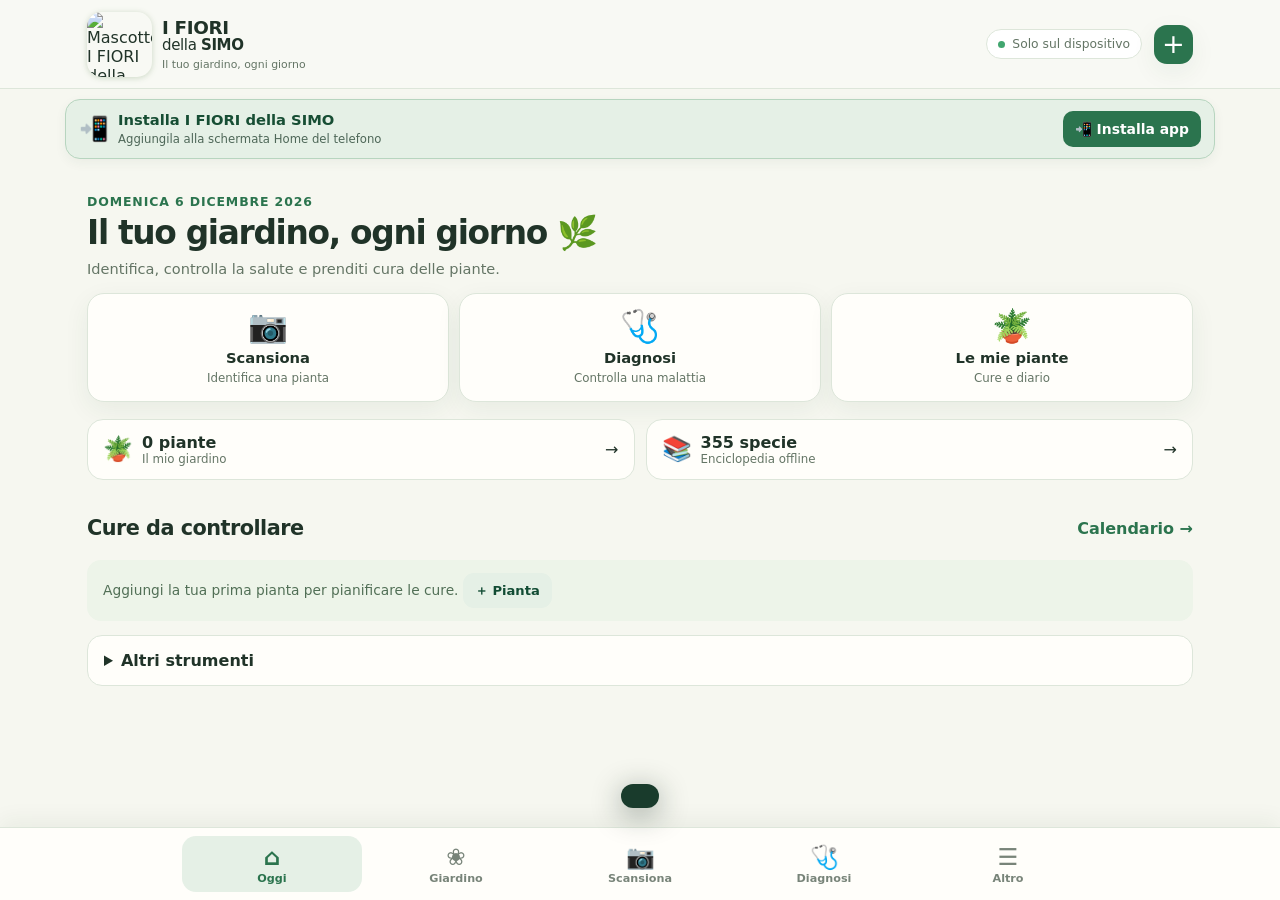
==== commit 306da40c: "Use updated app mascot with label only below icon, keep full internal title" ====
--- a/index.html
+++ b/index.html
@@ -7,12 +7,12 @@
   <meta name="application-name" content="I FIORI della SIMO">
   <meta name="apple-mobile-web-app-capable" content="yes">
   <meta name="apple-mobile-web-app-status-bar-style" content="default">
-  <meta name="apple-mobile-web-app-title" content="I FIORI della SIMO">
+  <meta name="apple-mobile-web-app-title" content="Fiori di Simo">
   <meta name="format-detection" content="telephone=no">
   <meta name="description" content="Il tuo giardino personale, gratuito e privato: piante, cure, diario e promemoria.">
   <link rel="manifest" href="./manifest.webmanifest">
-  <link rel="icon" type="image/png" sizes="192x192" href="./icons/icon-192.png">
-  <link rel="apple-touch-icon" href="./icons/apple-touch-icon.png">
+  <link rel="icon" type="image/png" sizes="192x192" href="./icons/icon-192-v041.png">
+  <link rel="apple-touch-icon" href="./icons/apple-touch-icon-v041.png">
   <link rel="stylesheet" href="./styles.css">
   <title>I FIORI della SIMO</title>
 </head>
@@ -21,7 +21,7 @@
     <header class="app-header">
       <div class="app-header-inner">
         <button id="brandHome" type="button" class="brand-btn" aria-label="Vai alla schermata Oggi">
-          <img src="./icons/icon-192.png" alt="Mascotte I FIORI della SIMO" class="brand-icon">
+          <img src="./icons/icon-192-v041.png" alt="Mascotte I FIORI della SIMO" class="brand-icon">
           <span class="brand-title"><strong>I FIORI</strong><span>della <strong>SIMO</strong></span><small>Il tuo giardino, ogni giorno</small></span>
         </button>
         <div class="header-actions"><span class="local-tag"><span class="local-dot"></span>Solo sul dispositivo</span><button class="add-icon-btn" data-action="new-plant" aria-label="Aggiungi una pianta" title="Aggiungi una pianta">+</button></div>
--- a/styles.css
+++ b/styles.css
@@ -87,3 +87,74 @@
  .plant-scanner-start .scan-actions button:first-child{flex-basis:100%}
 }
 @media(prefers-reduced-motion:reduce){.scan-spinner{animation:none}}
+
+
+/* UX semplificata: accesso diretto scanner/diagnosi, cure leggibili */
+.home-welcome{margin:5px 0 13px}
+.home-welcome h1{font-size:clamp(1.55rem,4.9vw,2.05rem);line-height:1.12;margin:6px 0 7px}
+.home-welcome p{font-size:.91rem;line-height:1.4;color:var(--muted)}
+.home-main-actions{display:grid;grid-template-columns:repeat(3,minmax(0,1fr));gap:10px;margin:14px 0 17px}
+.home-main-action{min-width:0;border:1px solid var(--edge);border-radius:17px;background:var(--paper);padding:15px 9px;display:flex;flex-direction:column;align-items:center;gap:5px;box-shadow:var(--shadow);color:var(--ink);text-align:center}
+.home-main-action>span{font-size:2rem;line-height:1.1}
+.home-main-action strong{font-size:.92rem}
+.home-main-action small{font-size:.74rem;color:var(--muted);line-height:1.22}
+.home-main-action:hover{border-color:#9dc8a9;background:#f0f6ec}
+.care-heading{margin:18px 0 12px;font-size:1.13rem}
+.care-profile-short{display:grid;grid-template-columns:repeat(2,minmax(0,1fr));gap:9px;margin:12px 0}
+.care-profile-short>div{background:#edf5ed;border:1px solid #d0e2d1;padding:13px;border-radius:12px}
+.care-profile-short small{display:block;color:#55715c;font-size:.72rem;margin-bottom:5px}
+.care-profile-short strong{display:block;font-size:.9rem;overflow-wrap:anywhere}
+.care-details{margin:12px 0 18px;border:1px solid var(--edge);border-radius:14px;background:var(--paper);padding:12px 13px}
+.care-details summary{font-weight:800;color:var(--green);cursor:pointer;line-height:1.4}
+.care-guide{display:grid;gap:10px;margin-top:15px}
+.care-line{border-bottom:1px solid var(--edge);padding:2px 0 9px}
+.care-line:last-child{border-bottom:0}
+.care-line strong{font-size:.91rem}
+.care-line p{font-size:.83rem;line-height:1.5;color:#586a59;margin-top:4px;white-space:pre-wrap}
+.care-card-actions{margin:13px 0 0}
+.care-diagnose-button{width:100%;margin:0 0 13px;min-height:45px}
+.form-advanced{border:1px solid var(--edge);background:#f4f7f1;border-radius:14px;padding:13px;margin:6px 0}
+.form-advanced summary{cursor:pointer;font-weight:750;color:#2b744e;line-height:1.5}
+.form-advanced .form-grid{padding:15px 0 4px}
+.form-advanced .form-help{font-size:.8rem}
+.diagnosis-screen{max-width:780px;margin:0 auto;display:grid;gap:15px}
+.diagnosis-screen>h1{font-size:clamp(1.7rem,5vw,2.2rem);margin:0}
+.diagnosis-screen>.muted{margin:0 0 3px}
+.diagnosis-start{border:1px solid var(--edge);border-radius:18px;background:var(--paper);padding:12px}
+.diagnosis-placeholder{background:radial-gradient(circle,#e5f2df,#f5f9f1);min-height:210px;border-radius:15px;display:flex;align-items:center;justify-content:center;flex-direction:column;gap:8px}
+.diagnosis-placeholder>span{font-size:4rem}
+.diagnosis-placeholder strong{font-size:1.2rem}
+.diagnosis-placeholder small{color:var(--muted);text-align:center}
+.diagnosis-preview{display:block;width:100%;max-height:340px;object-fit:contain;border-radius:12px;background:#e5f0e6}
+.diagnosis-start-actions{display:flex;gap:8px;margin-top:11px;flex-wrap:wrap}
+.diagnosis-start-actions button{flex:1 1 100px}
+.diagnosis-start-actions button:first-child{flex:2 1 150px}
+.diagnosis-photo-controls{display:flex;flex-wrap:wrap;gap:10px;align-items:center}
+.diagnosis-photo-controls label{font-weight:750;font-size:.87rem}
+.diagnosis-photo-controls select,.diagnosis-save select{border:1px solid var(--edge);border-radius:11px;background:white;padding:11px;min-width:0;flex:1}
+.diagnosis-photo-controls button{flex:1 0 190px}
+.diagnosis-results{display:grid;gap:11px}
+.diagnosis-results h2{font-size:1.2rem}
+.diagnosis-result{display:flex;gap:12px;align-items:center;border:1px solid #d5e4d4;background:var(--paper);padding:12px;border-radius:14px}
+.diagnosis-result>div{min-width:0}
+.diagnosis-result strong{display:block;font-size:.9rem;overflow-wrap:anywhere}
+.diagnosis-safety{background:#ecf5eb;border:1px solid #cfe2ce;padding:16px;border-radius:15px}
+.diagnosis-safety ul{padding-left:21px;font-size:.84rem;line-height:1.5;margin:8px 0}
+.diagnosis-safety li{margin:6px 0}
+.diagnosis-safety p{font-size:.8rem;color:var(--muted)}
+.diagnosis-save{display:grid;gap:9px;border:1px solid var(--edge);border-radius:15px;padding:14px;background:var(--paper)}
+.diagnosis-save label{font-weight:750;font-size:.87rem}
+.diagnosis-save button{width:100%}
+.care-undo-notice{background:#e7f3e6;border:1px solid #bcdcbc;border-radius:14px;padding:11px 13px;display:flex;gap:10px;align-items:center;justify-content:space-between;margin:10px 0}
+.care-undo-notice strong{display:block;font-size:.87rem}
+.care-undo-notice small{font-size:.72rem;color:var(--muted);display:block;margin-top:4px}
+.care-undo-button{color:#175137;background:#d4e9d5;border:1px solid #a9ccae;font-weight:750;white-space:nowrap}
+.care-remove-btn{position:relative;float:right;background:#f8eae8;color:#913e3a;border:1px solid #e9c8c6;border-radius:9px;width:31px;height:31px;font-size:1.3rem;line-height:1;cursor:pointer}
+.care-remove-btn:hover{background:#f0d4d1}
+.toast{display:flex;align-items:center;justify-content:center;gap:12px;flex-wrap:wrap}
+.toast-undo-button{border:1px solid #acd5bd;background:#eaf5eb;color:#164b31;font-weight:800;border-radius:9px;padding:8px 11px}
+@media(max-width:540px){.home-main-actions{gap:6px}.home-main-action{padding:12px 5px;border-radius:13px}.home-main-action>span{font-size:1.75rem}.home-main-action strong{font-size:.8rem}.home-main-action small{font-size:.65rem}.diagnosis-photo-controls button{flex-basis:100%}.care-undo-notice{align-items:flex-start}.care-undo-notice small{font-size:.68rem}}
+
+.diagnosis-first-aid{border:1px solid #c6dabc;border-radius:13px;background:#f1f7e9;padding:13px 15px}
+.diagnosis-first-aid strong{font-size:.87rem;color:#235f3d}
+.diagnosis-first-aid p{font-size:.84rem;line-height:1.5;color:#47614a;margin:6px 0 0}
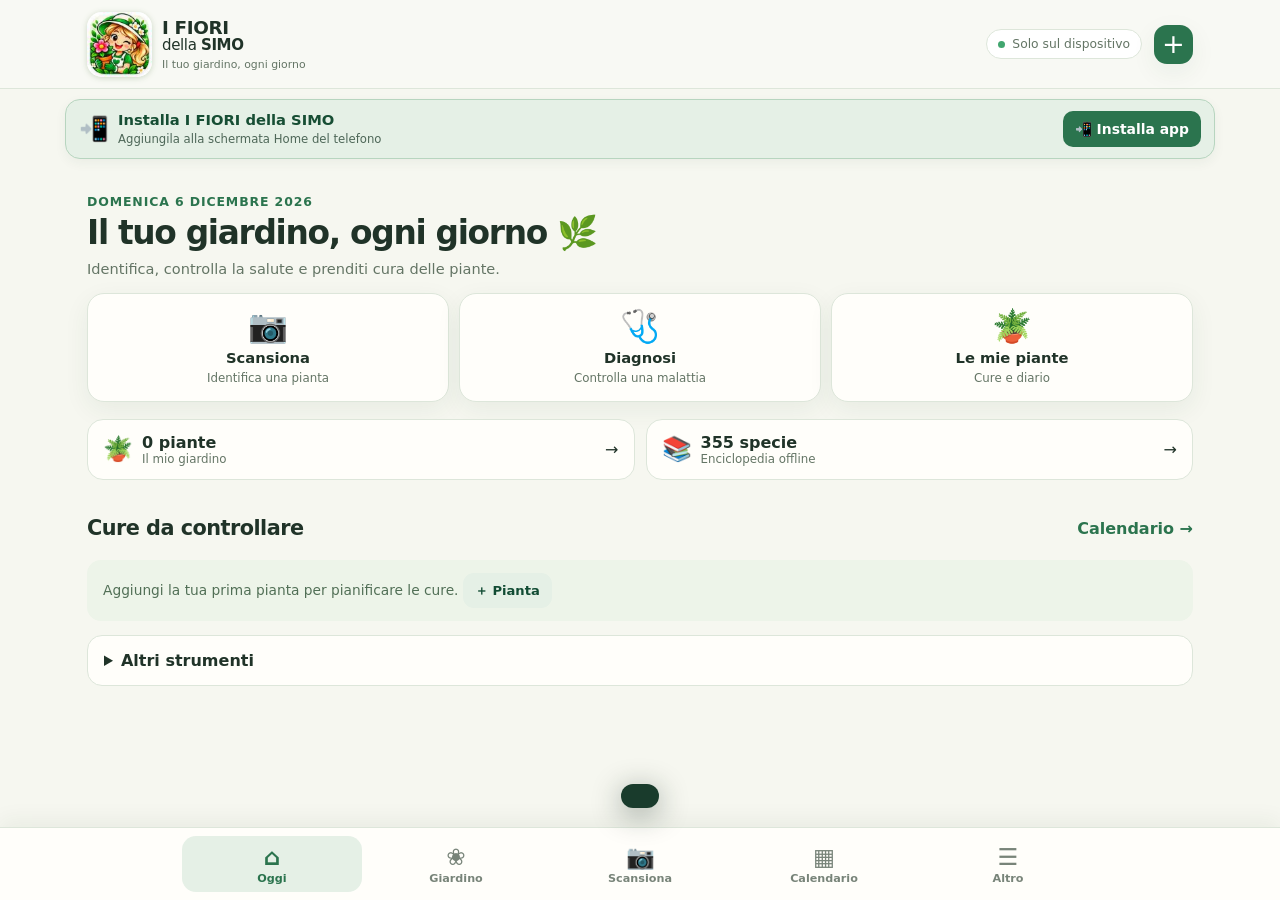
==== commit 5c10dde8: "Show Calendar in main navigation and load enhanced planner" ====
--- a/index.html
+++ b/index.html
@@ -44,7 +44,7 @@
       <button data-view="oggi" class="nav-button active"><span class="nav-symbol">⌂</span><span>Oggi</span></button>
       <button data-view="giardino" class="nav-button"><span class="nav-symbol">❀</span><span>Giardino</span></button>
       <button data-view="identifica" class="nav-button"><span class="nav-symbol">📷</span><span>Scansiona</span></button>
-      <button data-view="diagnosi" class="nav-button"><span class="nav-symbol">🩺</span><span>Diagnosi</span></button>
+      <button data-view="calendario" class="nav-button"><span class="nav-symbol">▦</span><span>Calendario</span></button>
       <button data-view="altro" class="nav-button"><span class="nav-symbol">☰</span><span>Altro</span></button>
     </nav>
   </div>
@@ -64,6 +64,7 @@
   <script src="./identifica.js" defer></script>
   <script src="./cure.js" defer></script>
   <script src="./diagnosi-foto.js" defer></script>
+  <script src="./calendario-plus.js" defer></script>
   <script src="./app.js" defer></script>
   <script src="./install.js" defer></script>
 </body>
